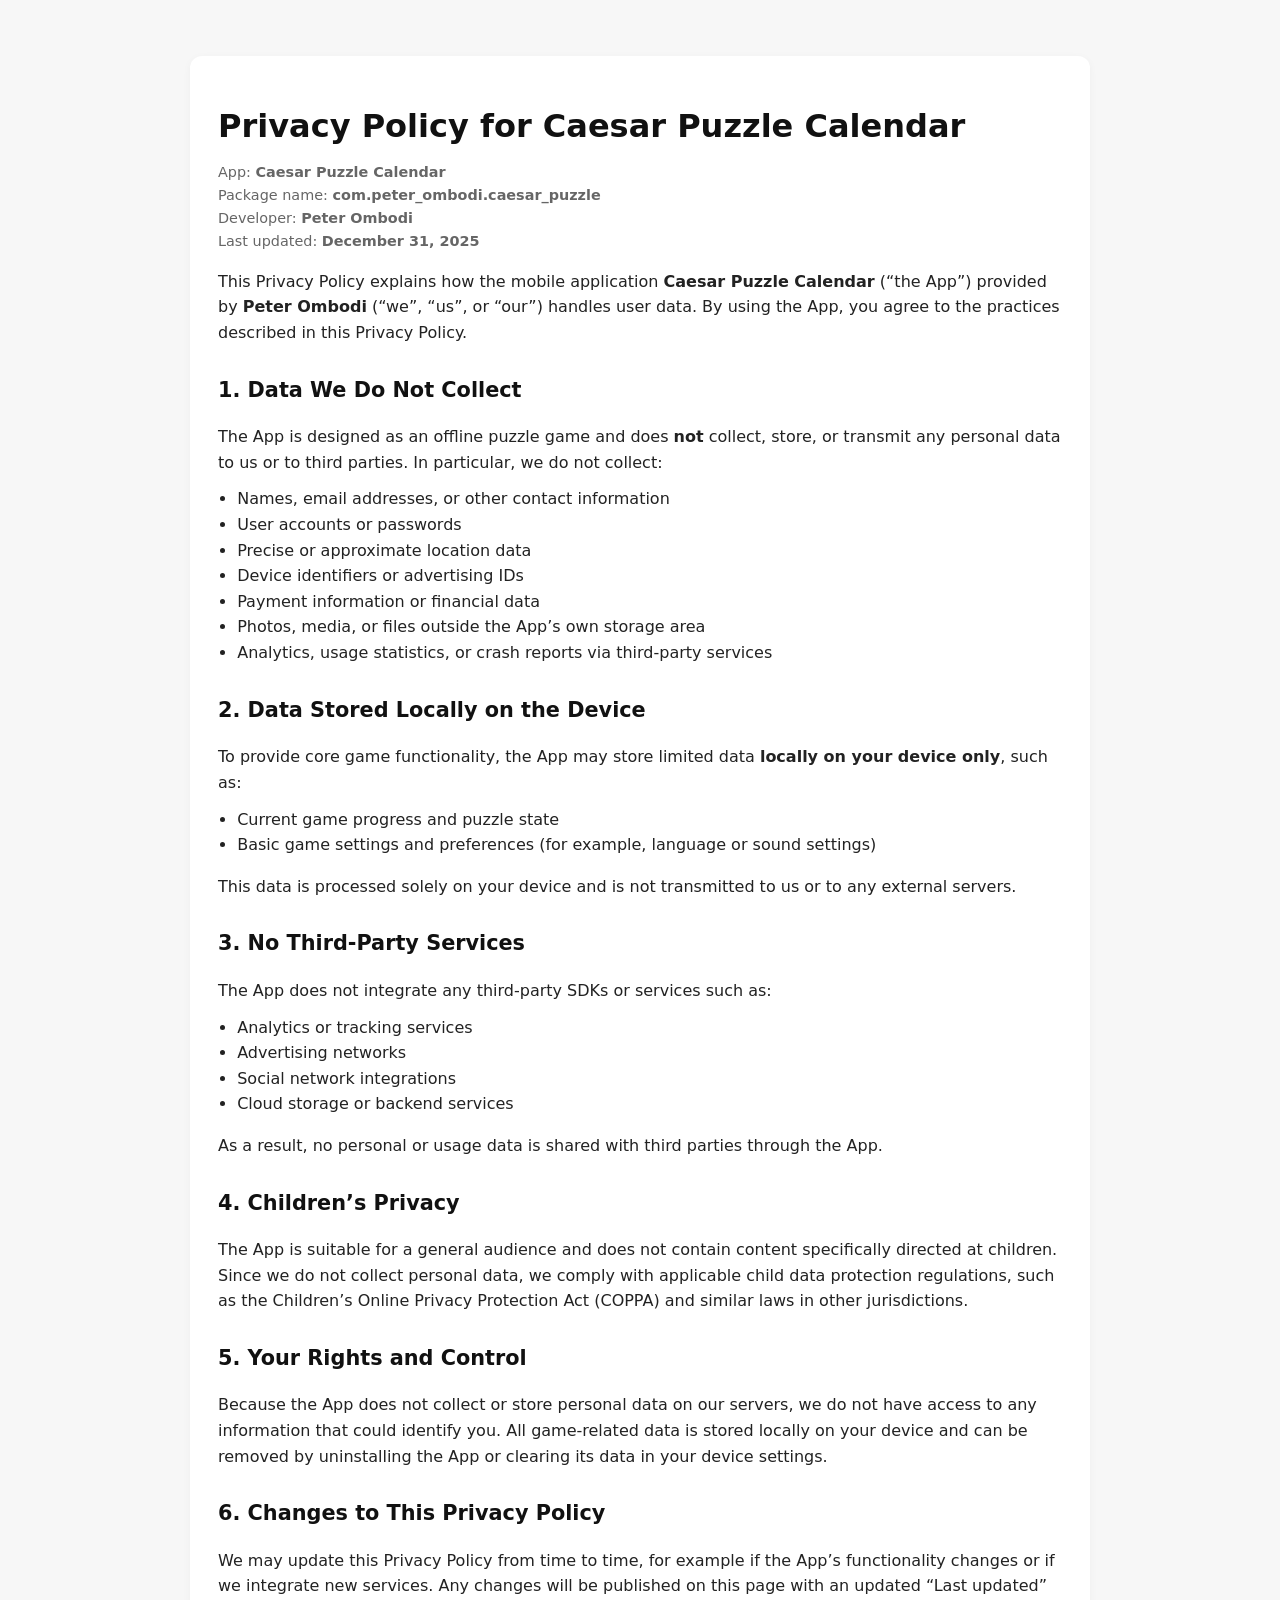
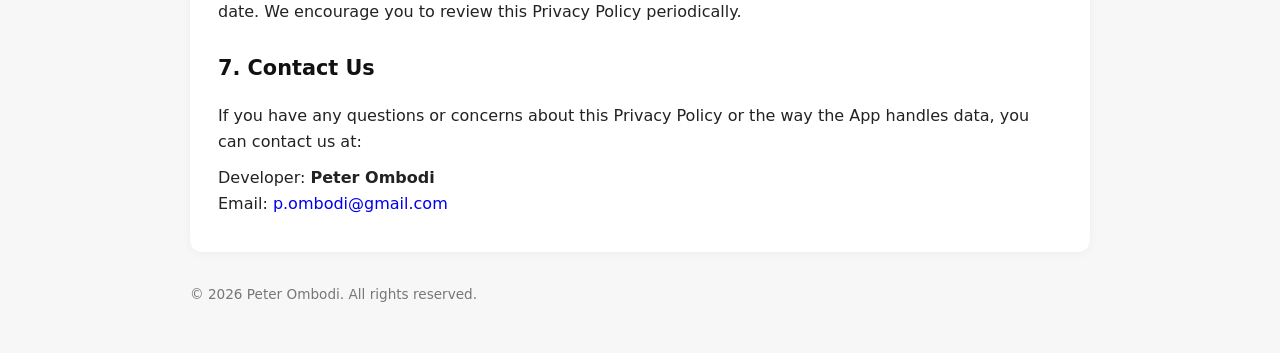
==== index.html @ de4cffa6 "Create index.html" ====
<!DOCTYPE html>
<html lang="en">
<head>
  <meta charset="UTF-8" />
  <title>Privacy Policy – Caesar Puzzle Calendar</title>
  <meta name="viewport" content="width=device-width, initial-scale=1.0" />
  <meta
    name="description"
    content="Privacy Policy for the Caesar Puzzle Calendar mobile application by Peter Ombodi."
  />
  <style>
    body {
      font-family: system-ui, -apple-system, BlinkMacSystemFont, "Segoe UI",
        sans-serif;
      max-width: 900px;
      margin: 0 auto;
      padding: 2rem 1.25rem 3rem;
      line-height: 1.6;
      background-color: #f7f7f7;
      color: #222;
    }

    h1, h2, h3 {
      color: #111;
    }

    h1 {
      font-size: 2rem;
      margin-bottom: 0.5rem;
    }

    h2 {
      margin-top: 1.75rem;
      font-size: 1.3rem;
    }

    p {
      margin: 0.3rem 0 0.7rem;
    }

    a {
      text-decoration: none;
    }

    .card {
      background: #fff;
      border-radius: 12px;
      padding: 1.5rem 1.75rem;
      box-shadow: 0 2px 8px rgba(0, 0, 0, 0.04);
      margin-top: 1.5rem;
    }

    .meta {
      font-size: 0.9rem;
      color: #666;
      margin-bottom: 1rem;
    }

    ul {
      padding-left: 1.2rem;
      margin-top: 0.2rem;
    }

    footer {
      margin-top: 2rem;
      font-size: 0.85rem;
      color: #777;
    }
  </style>
</head>
<body>
  <main class="card">
    <h1>Privacy Policy for Caesar Puzzle Calendar</h1>
    <p class="meta">
      App: <strong>Caesar Puzzle Calendar</strong><br />
      Package name: <strong>com.peter_ombodi.caesar_puzzle</strong><br />
      Developer: <strong>Peter Ombodi</strong><br />
      Last updated: <strong>December 31, 2025</strong>
    </p>

    <p>
      This Privacy Policy explains how the mobile application
      <strong>Caesar Puzzle Calendar</strong> (“the App”) provided by
      <strong>Peter Ombodi</strong> (“we”, “us”, or “our”) handles user data.
      By using the App, you agree to the practices described in this Privacy
      Policy.
    </p>

    <h2>1. Data We Do Not Collect</h2>
    <p>
      The App is designed as an offline puzzle game and does <strong>not</strong>
      collect, store, or transmit any personal data to us or to third parties.
      In particular, we do not collect:
    </p>
    <ul>
      <li>Names, email addresses, or other contact information</li>
      <li>User accounts or passwords</li>
      <li>Precise or approximate location data</li>
      <li>Device identifiers or advertising IDs</li>
      <li>Payment information or financial data</li>
      <li>Photos, media, or files outside the App’s own storage area</li>
      <li>Analytics, usage statistics, or crash reports via third-party services</li>
    </ul>

    <h2>2. Data Stored Locally on the Device</h2>
    <p>
      To provide core game functionality, the App may store limited data
      <strong>locally on your device only</strong>, such as:
    </p>
    <ul>
      <li>Current game progress and puzzle state</li>
      <li>Basic game settings and preferences (for example, language or sound settings)</li>
    </ul>
    <p>
      This data is processed solely on your device and is not transmitted to us
      or to any external servers.
    </p>

    <h2>3. No Third-Party Services</h2>
    <p>
      The App does not integrate any third-party SDKs or services such as:
    </p>
    <ul>
      <li>Analytics or tracking services</li>
      <li>Advertising networks</li>
      <li>Social network integrations</li>
      <li>Cloud storage or backend services</li>
    </ul>
    <p>
      As a result, no personal or usage data is shared with third parties
      through the App.
    </p>

    <h2>4. Children’s Privacy</h2>
    <p>
      The App is suitable for a general audience and does not contain content
      specifically directed at children. Since we do not collect personal data,
      we comply with applicable child data protection regulations, such as the
      Children’s Online Privacy Protection Act (COPPA) and similar laws in
      other jurisdictions.
    </p>

    <h2>5. Your Rights and Control</h2>
    <p>
      Because the App does not collect or store personal data on our servers,
      we do not have access to any information that could identify you. All
      game-related data is stored locally on your device and can be removed by
      uninstalling the App or clearing its data in your device settings.
    </p>

    <h2>6. Changes to This Privacy Policy</h2>
    <p>
      We may update this Privacy Policy from time to time, for example if the
      App’s functionality changes or if we integrate new services. Any changes
      will be published on this page with an updated “Last updated” date. We
      encourage you to review this Privacy Policy periodically.
    </p>

    <h2>7. Contact Us</h2>
    <p>
      If you have any questions or concerns about this Privacy Policy or the
      way the App handles data, you can contact us at:
    </p>
    <p>
      Developer: <strong>Peter Ombodi</strong><br />
      Email: <a href="mailto:p.ombodi@gmail.com">p.ombodi@gmail.com</a>
    </p>
  </main>

  <footer>
    © <span id="year"></span> Peter Ombodi. All rights reserved.
  </footer>

  <script>
    document.getElementById("year").textContent = new Date().getFullYear();
  </script>
</body>
</html>
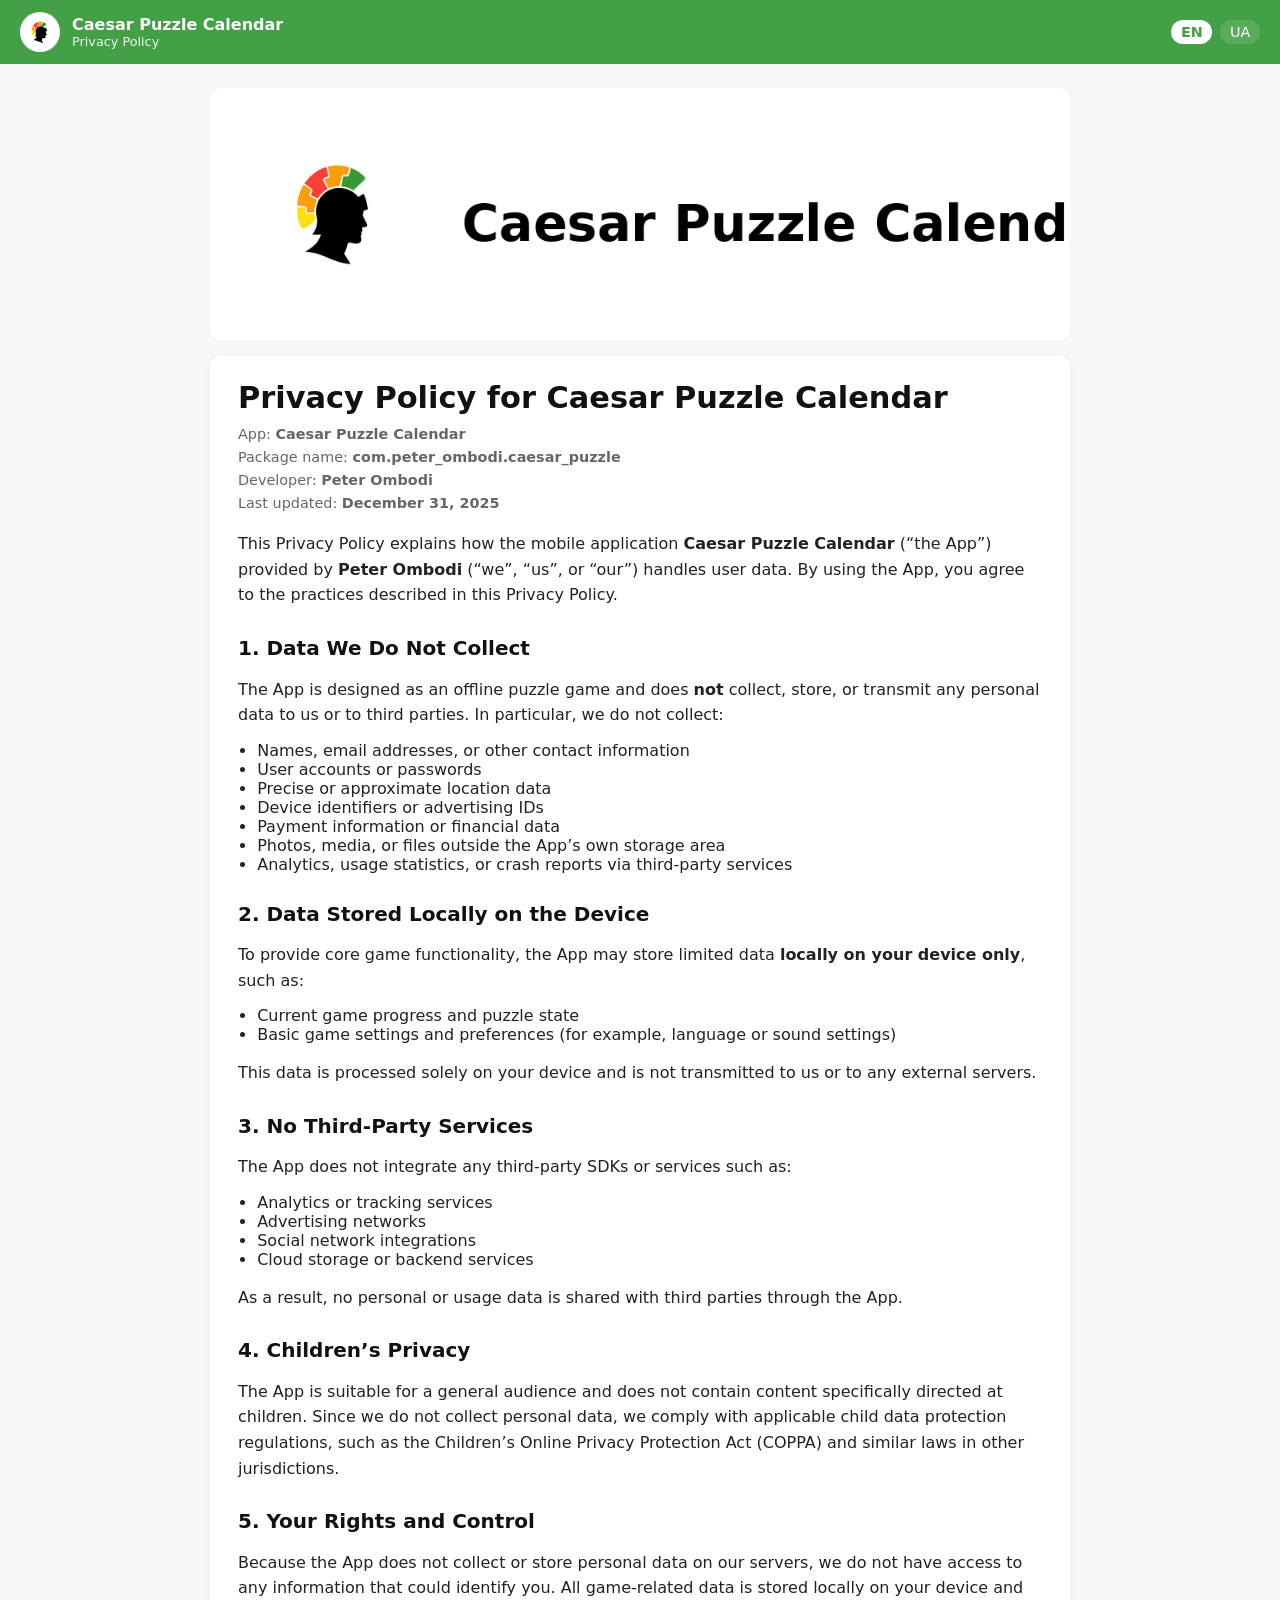
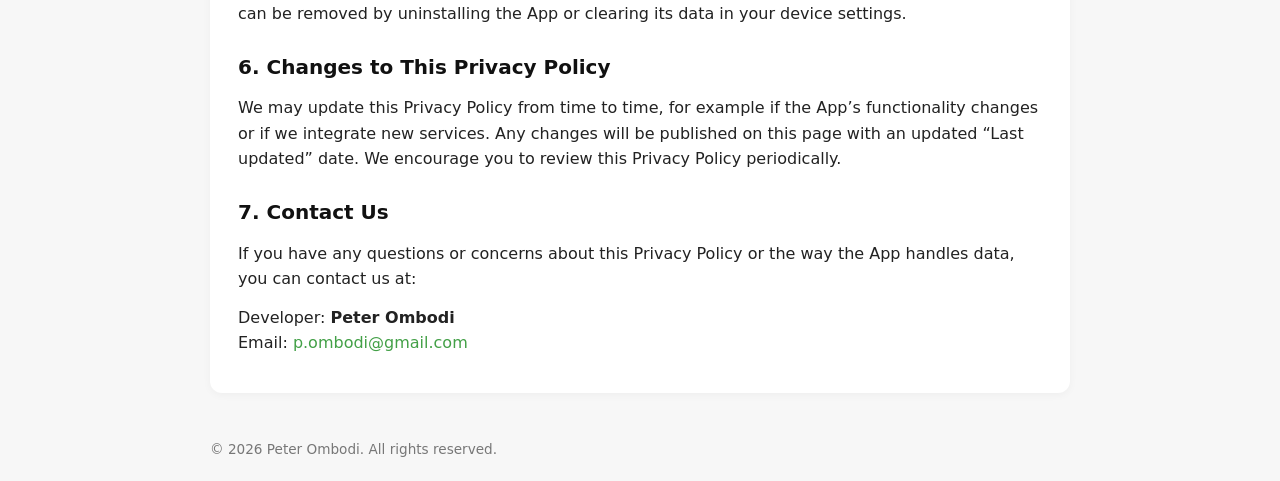
==== commit 203ae7c6: "Update index.html" ====
--- a/index.html
+++ b/index.html
@@ -1,178 +1,15 @@
 <!DOCTYPE html>
-<html lang="en">
+<html>
 <head>
   <meta charset="UTF-8" />
-  <title>Privacy Policy – Caesar Puzzle Calendar</title>
-  <meta name="viewport" content="width=device-width, initial-scale=1.0" />
-  <meta
-    name="description"
-    content="Privacy Policy for the Caesar Puzzle Calendar mobile application by Peter Ombodi."
-  />
-  <style>
-    body {
-      font-family: system-ui, -apple-system, BlinkMacSystemFont, "Segoe UI",
-        sans-serif;
-      max-width: 900px;
-      margin: 0 auto;
-      padding: 2rem 1.25rem 3rem;
-      line-height: 1.6;
-      background-color: #f7f7f7;
-      color: #222;
-    }
-
-    h1, h2, h3 {
-      color: #111;
-    }
-
-    h1 {
-      font-size: 2rem;
-      margin-bottom: 0.5rem;
-    }
-
-    h2 {
-      margin-top: 1.75rem;
-      font-size: 1.3rem;
-    }
-
-    p {
-      margin: 0.3rem 0 0.7rem;
-    }
-
-    a {
-      text-decoration: none;
-    }
-
-    .card {
-      background: #fff;
-      border-radius: 12px;
-      padding: 1.5rem 1.75rem;
-      box-shadow: 0 2px 8px rgba(0, 0, 0, 0.04);
-      margin-top: 1.5rem;
-    }
-
-    .meta {
-      font-size: 0.9rem;
-      color: #666;
-      margin-bottom: 1rem;
-    }
-
-    ul {
-      padding-left: 1.2rem;
-      margin-top: 0.2rem;
-    }
-
-    footer {
-      margin-top: 2rem;
-      font-size: 0.85rem;
-      color: #777;
-    }
-  </style>
+  <title>Redirecting...</title>
+  <meta http-equiv="refresh" content="0; url=en/" />
+  <script>
+    // Fallback for browsers that ignore meta refresh
+    window.location.replace("en/");
+  </script>
 </head>
 <body>
-  <main class="card">
-    <h1>Privacy Policy for Caesar Puzzle Calendar</h1>
-    <p class="meta">
-      App: <strong>Caesar Puzzle Calendar</strong><br />
-      Package name: <strong>com.peter_ombodi.caesar_puzzle</strong><br />
-      Developer: <strong>Peter Ombodi</strong><br />
-      Last updated: <strong>December 31, 2025</strong>
-    </p>
-
-    <p>
-      This Privacy Policy explains how the mobile application
-      <strong>Caesar Puzzle Calendar</strong> (“the App”) provided by
-      <strong>Peter Ombodi</strong> (“we”, “us”, or “our”) handles user data.
-      By using the App, you agree to the practices described in this Privacy
-      Policy.
-    </p>
-
-    <h2>1. Data We Do Not Collect</h2>
-    <p>
-      The App is designed as an offline puzzle game and does <strong>not</strong>
-      collect, store, or transmit any personal data to us or to third parties.
-      In particular, we do not collect:
-    </p>
-    <ul>
-      <li>Names, email addresses, or other contact information</li>
-      <li>User accounts or passwords</li>
-      <li>Precise or approximate location data</li>
-      <li>Device identifiers or advertising IDs</li>
-      <li>Payment information or financial data</li>
-      <li>Photos, media, or files outside the App’s own storage area</li>
-      <li>Analytics, usage statistics, or crash reports via third-party services</li>
-    </ul>
-
-    <h2>2. Data Stored Locally on the Device</h2>
-    <p>
-      To provide core game functionality, the App may store limited data
-      <strong>locally on your device only</strong>, such as:
-    </p>
-    <ul>
-      <li>Current game progress and puzzle state</li>
-      <li>Basic game settings and preferences (for example, language or sound settings)</li>
-    </ul>
-    <p>
-      This data is processed solely on your device and is not transmitted to us
-      or to any external servers.
-    </p>
-
-    <h2>3. No Third-Party Services</h2>
-    <p>
-      The App does not integrate any third-party SDKs or services such as:
-    </p>
-    <ul>
-      <li>Analytics or tracking services</li>
-      <li>Advertising networks</li>
-      <li>Social network integrations</li>
-      <li>Cloud storage or backend services</li>
-    </ul>
-    <p>
-      As a result, no personal or usage data is shared with third parties
-      through the App.
-    </p>
-
-    <h2>4. Children’s Privacy</h2>
-    <p>
-      The App is suitable for a general audience and does not contain content
-      specifically directed at children. Since we do not collect personal data,
-      we comply with applicable child data protection regulations, such as the
-      Children’s Online Privacy Protection Act (COPPA) and similar laws in
-      other jurisdictions.
-    </p>
-
-    <h2>5. Your Rights and Control</h2>
-    <p>
-      Because the App does not collect or store personal data on our servers,
-      we do not have access to any information that could identify you. All
-      game-related data is stored locally on your device and can be removed by
-      uninstalling the App or clearing its data in your device settings.
-    </p>
-
-    <h2>6. Changes to This Privacy Policy</h2>
-    <p>
-      We may update this Privacy Policy from time to time, for example if the
-      App’s functionality changes or if we integrate new services. Any changes
-      will be published on this page with an updated “Last updated” date. We
-      encourage you to review this Privacy Policy periodically.
-    </p>
-
-    <h2>7. Contact Us</h2>
-    <p>
-      If you have any questions or concerns about this Privacy Policy or the
-      way the App handles data, you can contact us at:
-    </p>
-    <p>
-      Developer: <strong>Peter Ombodi</strong><br />
-      Email: <a href="mailto:p.ombodi@gmail.com">p.ombodi@gmail.com</a>
-    </p>
-  </main>
-
-  <footer>
-    © <span id="year"></span> Peter Ombodi. All rights reserved.
-  </footer>
-
-  <script>
-    document.getElementById("year").textContent = new Date().getFullYear();
-  </script>
+  <p>If you are not redirected automatically, <a href="en/">click here</a>.</p>
 </body>
 </html>
